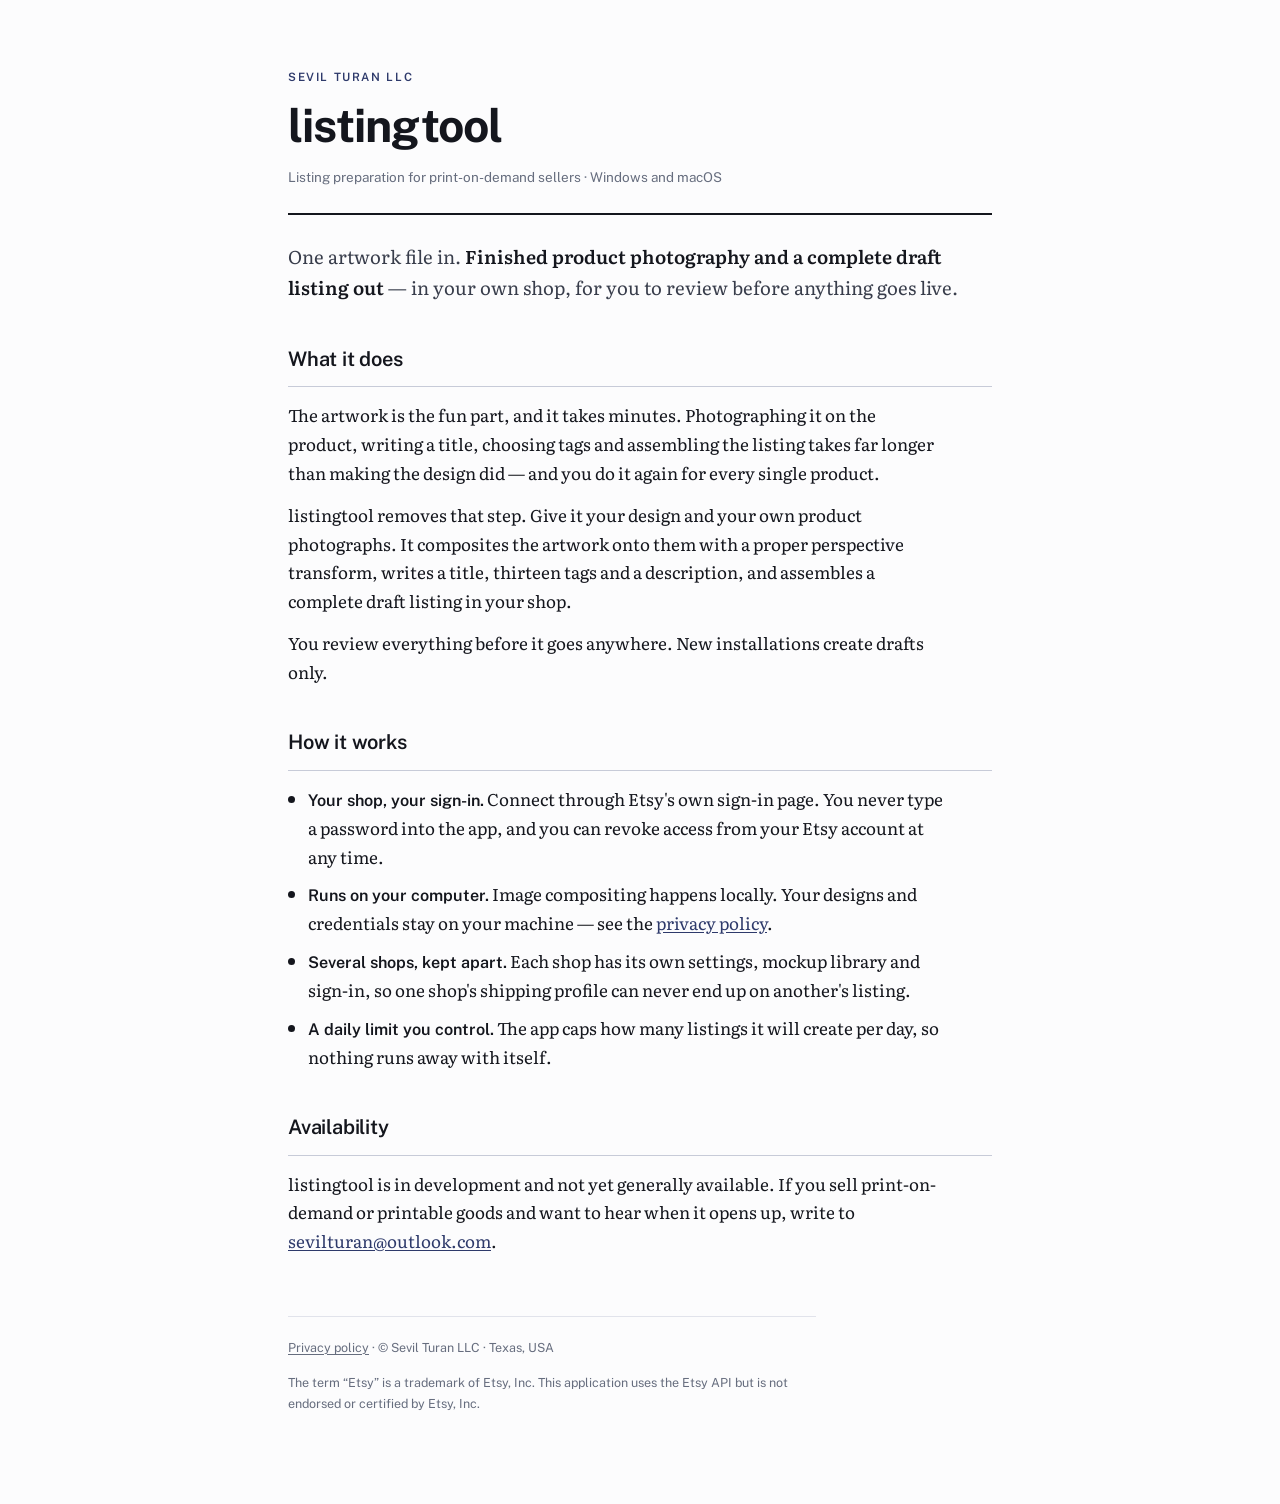
==== index.html @ d967e718 "Add listingtool site: landing page and privacy policy Static pages for GitHub Pages. The privacy pol" ====
<!DOCTYPE html>
<html lang="en">
<head>
<meta charset="utf-8">
<meta name="viewport" content="width=device-width, initial-scale=1">
<title>listingtool — listing preparation for print-on-demand sellers</title>
<meta name="description" content="A desktop app that turns one artwork file into product mockups and a complete draft listing in your own shop.">
<link rel="preconnect" href="https://fonts.googleapis.com">
<link rel="preconnect" href="https://fonts.gstatic.com" crossorigin>
<link rel="stylesheet" href="https://fonts.googleapis.com/css2?family=Literata:opsz,wght@7..72,400;7..72,600&family=Public+Sans:wght@400;500;600;700&display=swap">
<link rel="stylesheet" href="style.css">
</head>
<body>

<div class="wrap">

  <header class="mast">
    <p class="eyebrow">Sevil Turan LLC</p>
    <h1>listingtool</h1>
    <p class="dateline">Listing preparation for print-on-demand sellers · Windows and macOS</p>
    <p class="lede">One artwork file in. <strong>Finished product photography and a complete draft
      listing out</strong> — in your own shop, for you to review before anything goes live.</p>
  </header>

  <main class="plainsections">

    <section>
      <h2>What it does</h2>
      <div class="body">
        <p>The artwork is the fun part, and it takes minutes. Photographing it on the product, writing a
          title, choosing tags and assembling the listing takes far longer than making the design did —
          and you do it again for every single product.</p>
        <p>listingtool removes that step. Give it your design and your own product photographs. It
          composites the artwork onto them with a proper perspective transform, writes a title, thirteen
          tags and a description, and assembles a complete draft listing in your shop.</p>
        <p>You review everything before it goes anywhere. New installations create drafts only.</p>
      </div>
    </section>

    <section>
      <h2>How it works</h2>
      <div class="body">
        <ul class="plain">
          <li><b>Your shop, your sign-in.</b> Connect through Etsy's own sign-in page. You never type a
            password into the app, and you can revoke access from your Etsy account at any time.</li>
          <li><b>Runs on your computer.</b> Image compositing happens locally. Your designs and
            credentials stay on your machine — see the <a href="privacy.html">privacy policy</a>.</li>
          <li><b>Several shops, kept apart.</b> Each shop has its own settings, mockup library and
            sign-in, so one shop's shipping profile can never end up on another's listing.</li>
          <li><b>A daily limit you control.</b> The app caps how many listings it will create per day,
            so nothing runs away with itself.</li>
        </ul>
      </div>
    </section>

    <section>
      <h2>Availability</h2>
      <div class="body">
        <p>listingtool is in development and not yet generally available. If you sell print-on-demand or
          printable goods and want to hear when it opens up, write to
          <a href="mailto:sevilturan@outlook.com">sevilturan@outlook.com</a>.</p>
      </div>
    </section>

  </main>

  <footer>
    <p><a href="privacy.html">Privacy policy</a> · © Sevil Turan LLC · Texas, USA</p>
    <p>The term “Etsy” is a trademark of Etsy, Inc. This application uses the Etsy API but is not
      endorsed or certified by Etsy, Inc.</p>
  </footer>

</div>

</body>
</html>
---- style.css ----
/* listingtool site — shared styles for the landing page and privacy policy. */

:root {
  --ground:    #FCFCFD;
  --surface:   #FFFFFF;
  --raised:    #F2F3F7;
  --ink:       #14161D;
  --ink-soft:  #383D4B;
  --muted:     #666D7E;
  --line:      #E1E3EB;
  --line-firm: #C7CBD8;
  --accent:    #2E3A6B;
  --accent-sf: #ECEEF7;

  --measure: 66ch;
  --f-head: "Public Sans", "Segoe UI", system-ui, sans-serif;
  --f-body: "Literata", Georgia, "Times New Roman", serif;
  --f-mono: ui-monospace, "Cascadia Mono", Consolas, monospace;
}

@media (prefers-color-scheme: dark) {
  :root {
    --ground:    #0D0F14;
    --surface:   #14171E;
    --raised:    #1B1F28;
    --ink:       #E8EAF0;
    --ink-soft:  #BFC5D2;
    --muted:     #8A91A2;
    --line:      #242833;
    --line-firm: #373D4B;
    --accent:    #97A6DC;
    --accent-sf: #171B2B;
  }
}

* { box-sizing: border-box; }

body {
  margin: 0;
  background: var(--ground);
  color: var(--ink);
  font-family: var(--f-body);
  font-size: 17px;
  line-height: 1.68;
  -webkit-font-smoothing: antialiased;
}

.wrap {
  max-width: 800px;
  margin: 0 auto;
  padding: clamp(28px, 6vw, 68px) clamp(20px, 5vw, 48px) 90px;
}

a { color: var(--accent); text-underline-offset: 2px; }
a:focus-visible { outline: 2px solid var(--accent); outline-offset: 2px; border-radius: 2px; }

header.mast { margin-bottom: 40px; }

.eyebrow {
  font-family: var(--f-head);
  font-size: 11.5px;
  font-weight: 600;
  letter-spacing: 0.14em;
  text-transform: uppercase;
  color: var(--accent);
  margin: 0 0 14px;
}

h1 {
  font-family: var(--f-head);
  font-weight: 700;
  font-size: clamp(32px, 5.2vw, 46px);
  line-height: 1.06;
  letter-spacing: -0.02em;
  margin: 0 0 16px;
  text-wrap: balance;
}

.dateline {
  font-family: var(--f-head);
  font-size: 13.5px;
  color: var(--muted);
  margin: 0 0 26px;
  padding-bottom: 24px;
  border-bottom: 2px solid var(--ink);
}

.lede {
  font-size: 18.5px;
  color: var(--ink-soft);
  max-width: var(--measure);
  margin: 0;
}

.lede strong { color: var(--ink); font-weight: 600; }

main { counter-reset: sec; }

section {
  counter-increment: sec;
  display: grid;
  grid-template-columns: 40px 1fr;
  gap: 0 16px;
  margin-top: 40px;
}

section > h2 {
  grid-column: 1 / -1;
  display: grid;
  grid-template-columns: 40px 1fr;
  gap: 16px;
  align-items: baseline;
  font-family: var(--f-head);
  font-weight: 600;
  font-size: 20px;
  letter-spacing: -0.01em;
  margin: 0 0 14px;
  padding-bottom: 10px;
  border-bottom: 1px solid var(--line-firm);
  text-wrap: balance;
}

section > h2::before {
  content: counter(sec);
  font-family: var(--f-mono);
  font-size: 14px;
  font-weight: 400;
  color: var(--accent);
  text-align: right;
}

/* Unnumbered sections (landing page) opt out. */
main.plainsections { counter-reset: none; }
main.plainsections section { display: block; }
main.plainsections section > h2 { display: block; }
main.plainsections section > h2::before { content: none; }
main.plainsections .body { max-width: var(--measure); }

.body { grid-column: 2; max-width: var(--measure); }

p { margin: 0 0 14px; }
p:last-child { margin-bottom: 0; }

ul.plain { margin: 0 0 14px; padding-left: 20px; }
ul.plain li { margin-bottom: 9px; }
ul.plain li:last-child { margin-bottom: 0; }
ul.plain b { font-family: var(--f-head); font-weight: 600; font-size: 0.95em; }

code {
  font-family: var(--f-mono);
  font-size: 0.86em;
  background: var(--raised);
  padding: 1px 5px;
  border-radius: 3px;
  word-break: break-all;
}

.keypoint {
  background: var(--accent-sf);
  border-left: 3px solid var(--accent);
  padding: 15px 20px;
  border-radius: 0 3px 3px 0;
  margin: 0 0 16px;
  font-size: 16.5px;
}

.scroll { overflow-x: auto; border: 1px solid var(--line); border-radius: 3px; margin-bottom: 14px; }
table { border-collapse: collapse; width: 100%; font-size: 14.5px; font-family: var(--f-head); }
th {
  font-size: 10.5px; font-weight: 600; letter-spacing: 0.11em; text-transform: uppercase;
  color: var(--muted); text-align: left; padding: 10px 14px; background: var(--raised);
  border-bottom: 1px solid var(--line-firm); white-space: nowrap;
}
td { padding: 10px 14px; border-bottom: 1px solid var(--line); vertical-align: top; color: var(--ink-soft); background: var(--surface); }
tr:last-child td { border-bottom: 0; }
td:first-child { font-weight: 600; color: var(--ink); white-space: nowrap; }

footer {
  margin-top: 60px;
  padding-top: 20px;
  border-top: 1px solid var(--line);
  font-family: var(--f-head);
  font-size: 12.5px;
  color: var(--muted);
  max-width: var(--measure);
}

footer a { color: var(--muted); }

@media (max-width: 620px) {
  body { font-size: 16px; }
  .wrap { padding-left: 18px; padding-right: 18px; }
  section, section > h2 { grid-template-columns: 26px 1fr; gap: 0 12px; }
  section > h2 { gap: 12px; }
  .body { grid-column: 1 / -1; }
}
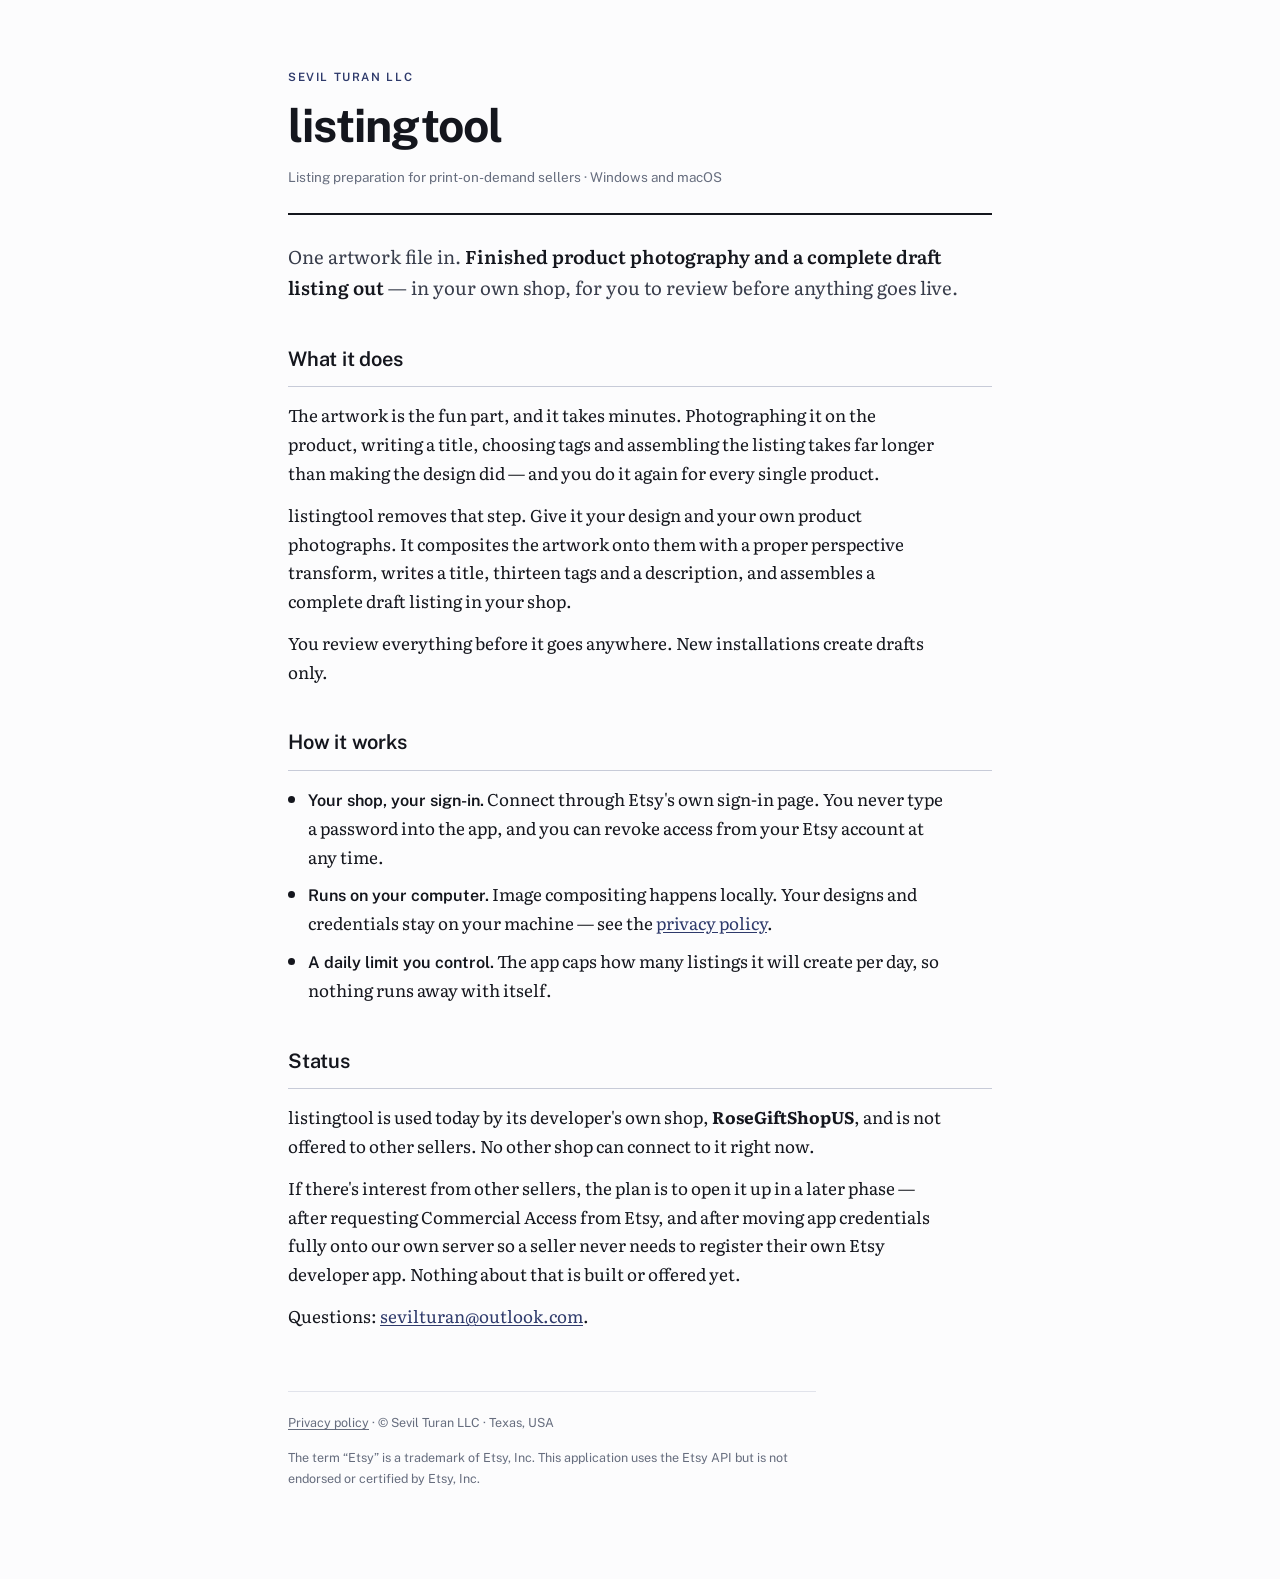
==== commit 52533bb1: "Update Status section: single-shop use, no other sellers connect yet The previous "Several shops, ke" ====
--- a/index.html
+++ b/index.html
@@ -45,8 +45,6 @@
             password into the app, and you can revoke access from your Etsy account at any time.</li>
           <li><b>Runs on your computer.</b> Image compositing happens locally. Your designs and
             credentials stay on your machine — see the <a href="privacy.html">privacy policy</a>.</li>
-          <li><b>Several shops, kept apart.</b> Each shop has its own settings, mockup library and
-            sign-in, so one shop's shipping profile can never end up on another's listing.</li>
           <li><b>A daily limit you control.</b> The app caps how many listings it will create per day,
             so nothing runs away with itself.</li>
         </ul>
@@ -54,11 +52,15 @@
     </section>
 
     <section>
-      <h2>Availability</h2>
+      <h2>Status</h2>
       <div class="body">
-        <p>listingtool is in development and not yet generally available. If you sell print-on-demand or
-          printable goods and want to hear when it opens up, write to
-          <a href="mailto:sevilturan@outlook.com">sevilturan@outlook.com</a>.</p>
+        <p>listingtool is used today by its developer's own shop, <b>RoseGiftShopUS</b>, and is not
+          offered to other sellers. No other shop can connect to it right now.</p>
+        <p>If there's interest from other sellers, the plan is to open it up in a later phase — after
+          requesting Commercial Access from Etsy, and after moving app credentials fully onto our own
+          server so a seller never needs to register their own Etsy developer app. Nothing about that is
+          built or offered yet.</p>
+        <p>Questions: <a href="mailto:sevilturan@outlook.com">sevilturan@outlook.com</a>.</p>
       </div>
     </section>
 
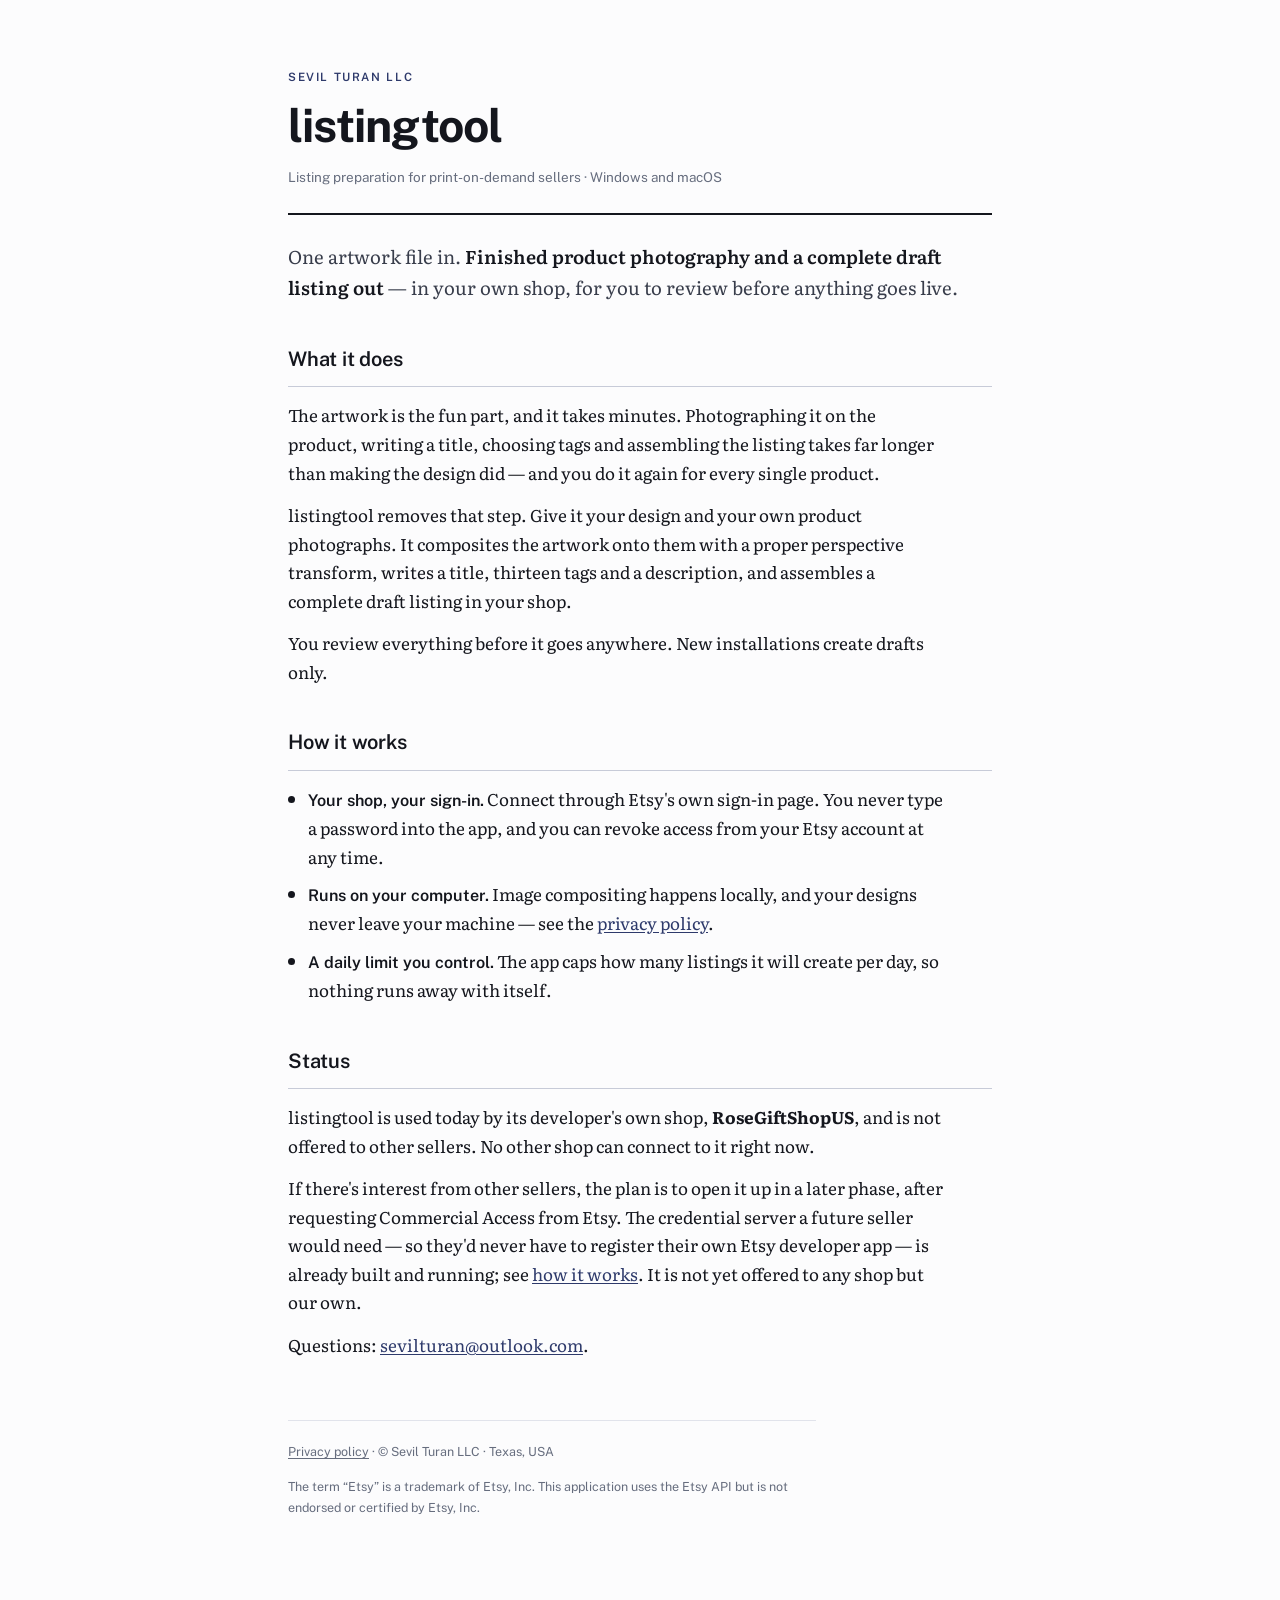
==== commit b29e73fc: "Fix privacy policy for the relay, un-stale the site status, and go live privacy.html said "we do not" ====
--- a/index.html
+++ b/index.html
@@ -43,8 +43,8 @@
         <ul class="plain">
           <li><b>Your shop, your sign-in.</b> Connect through Etsy's own sign-in page. You never type a
             password into the app, and you can revoke access from your Etsy account at any time.</li>
-          <li><b>Runs on your computer.</b> Image compositing happens locally. Your designs and
-            credentials stay on your machine — see the <a href="privacy.html">privacy policy</a>.</li>
+          <li><b>Runs on your computer.</b> Image compositing happens locally, and your designs never
+            leave your machine — see the <a href="privacy.html">privacy policy</a>.</li>
           <li><b>A daily limit you control.</b> The app caps how many listings it will create per day,
             so nothing runs away with itself.</li>
         </ul>
@@ -56,10 +56,10 @@
       <div class="body">
         <p>listingtool is used today by its developer's own shop, <b>RoseGiftShopUS</b>, and is not
           offered to other sellers. No other shop can connect to it right now.</p>
-        <p>If there's interest from other sellers, the plan is to open it up in a later phase — after
-          requesting Commercial Access from Etsy, and after moving app credentials fully onto our own
-          server so a seller never needs to register their own Etsy developer app. Nothing about that is
-          built or offered yet.</p>
+        <p>If there's interest from other sellers, the plan is to open it up in a later phase, after
+          requesting Commercial Access from Etsy. The credential server a future seller would need — so
+          they'd never have to register their own Etsy developer app — is already built and running; see
+          <a href="credentials.html">how it works</a>. It is not yet offered to any shop but our own.</p>
         <p>Questions: <a href="mailto:sevilturan@outlook.com">sevilturan@outlook.com</a>.</p>
       </div>
     </section>
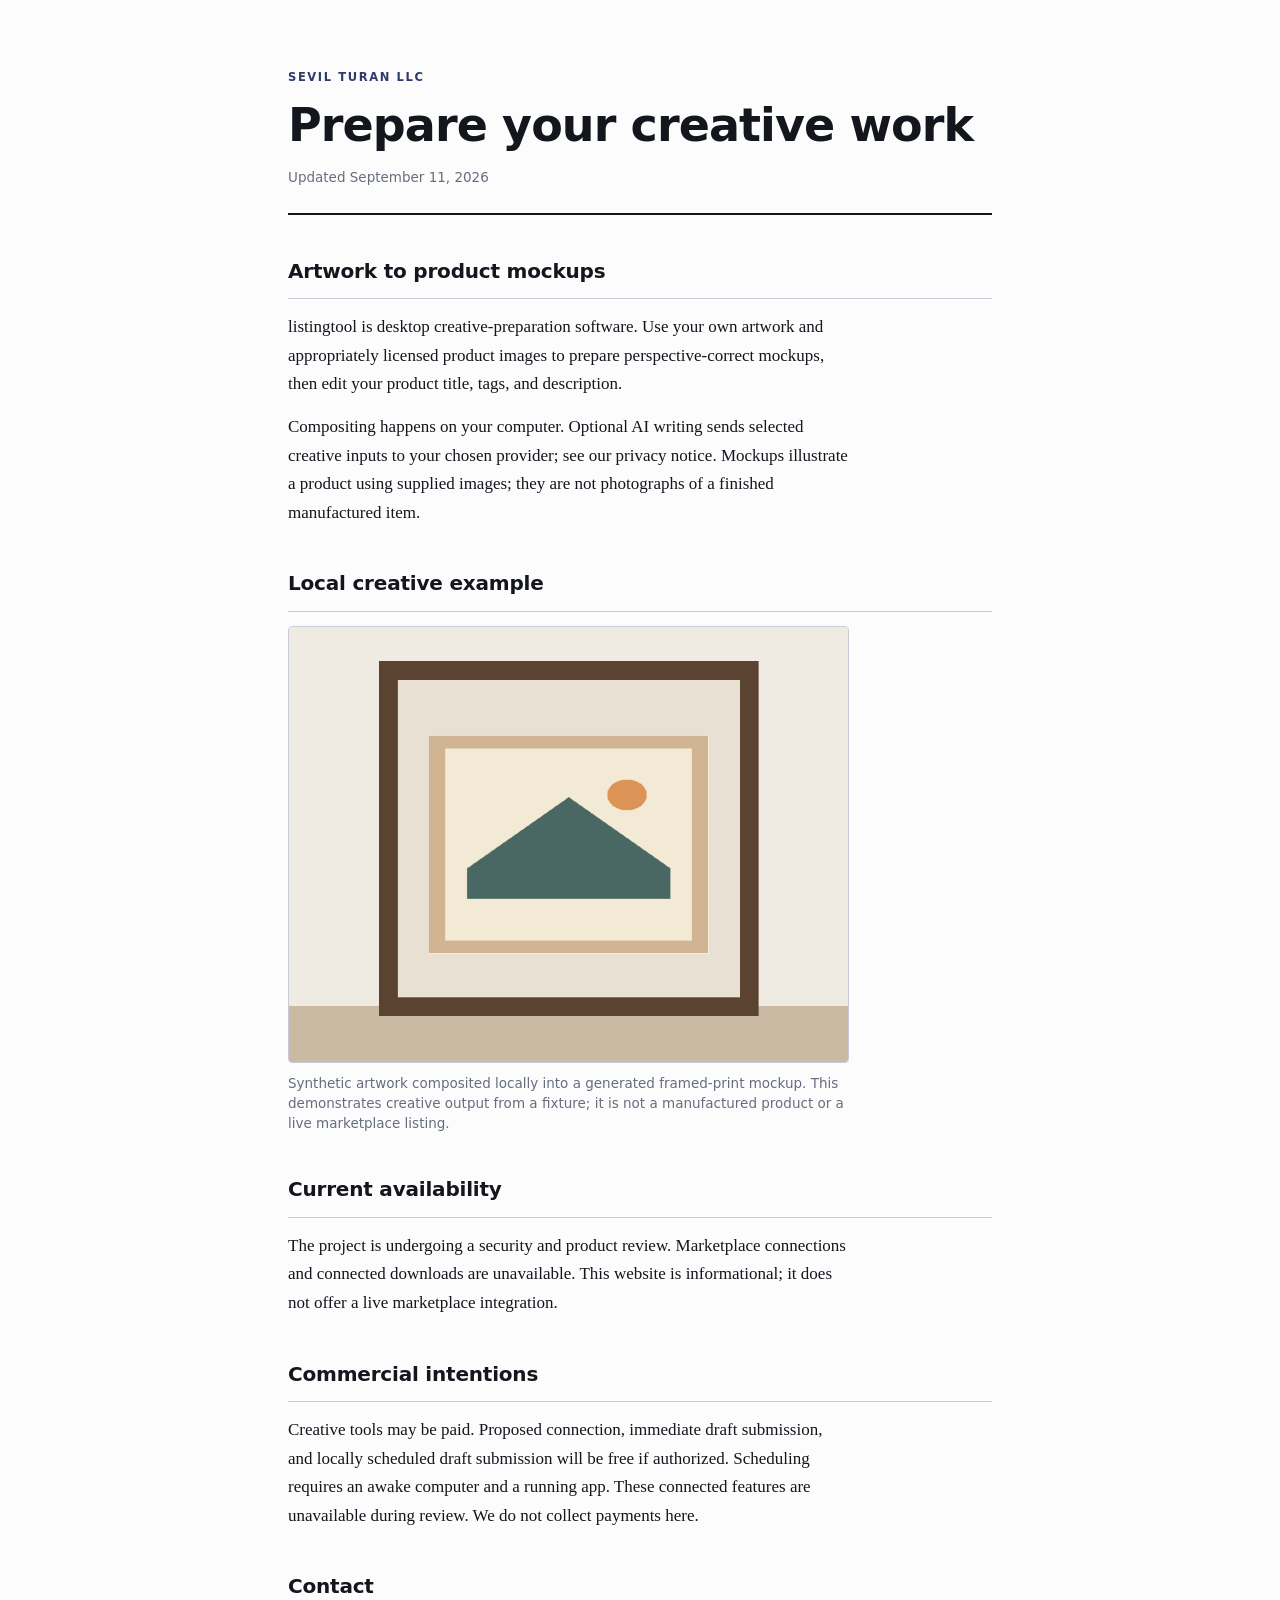
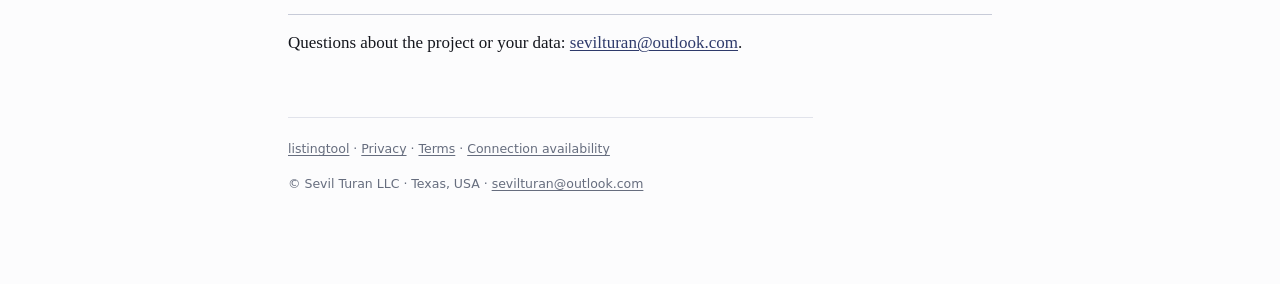
==== commit cb27cfe0: "fix: publish accurate review-state website" ====
--- a/index.html
+++ b/index.html
@@ -1,78 +1,13 @@
-<!DOCTYPE html>
-<html lang="en">
-<head>
-<meta charset="utf-8">
-<meta name="viewport" content="width=device-width, initial-scale=1">
-<title>listingtool — listing preparation for print-on-demand sellers</title>
-<meta name="description" content="A desktop app that turns one artwork file into product mockups and a complete draft listing in your own shop.">
-<link rel="preconnect" href="https://fonts.googleapis.com">
-<link rel="preconnect" href="https://fonts.gstatic.com" crossorigin>
-<link rel="stylesheet" href="https://fonts.googleapis.com/css2?family=Literata:opsz,wght@7..72,400;7..72,600&family=Public+Sans:wght@400;500;600;700&display=swap">
-<link rel="stylesheet" href="style.css">
-</head>
-<body>
-
-<div class="wrap">
-
-  <header class="mast">
-    <p class="eyebrow">Sevil Turan LLC</p>
-    <h1>listingtool</h1>
-    <p class="dateline">Listing preparation for print-on-demand sellers · Windows and macOS</p>
-    <p class="lede">One artwork file in. <strong>Finished product photography and a complete draft
-      listing out</strong> — in your own shop, for you to review before anything goes live.</p>
-  </header>
-
-  <main class="plainsections">
-
-    <section>
-      <h2>What it does</h2>
-      <div class="body">
-        <p>The artwork is the fun part, and it takes minutes. Photographing it on the product, writing a
-          title, choosing tags and assembling the listing takes far longer than making the design did —
-          and you do it again for every single product.</p>
-        <p>listingtool removes that step. Give it your design and your own product photographs. It
-          composites the artwork onto them with a proper perspective transform, writes a title, thirteen
-          tags and a description, and assembles a complete draft listing in your shop.</p>
-        <p>You review everything before it goes anywhere. New installations create drafts only.</p>
-      </div>
-    </section>
-
-    <section>
-      <h2>How it works</h2>
-      <div class="body">
-        <ul class="plain">
-          <li><b>Your shop, your sign-in.</b> Connect through Etsy's own sign-in page. You never type a
-            password into the app, and you can revoke access from your Etsy account at any time.</li>
-          <li><b>Runs on your computer.</b> Image compositing happens locally, and your designs never
-            leave your machine — see the <a href="privacy.html">privacy policy</a>.</li>
-          <li><b>A daily limit you control.</b> The app caps how many listings it will create per day,
-            so nothing runs away with itself.</li>
-        </ul>
-      </div>
-    </section>
-
-    <section>
-      <h2>Status</h2>
-      <div class="body">
-        <p>listingtool is used today by its developer's own shop, <b>RoseGiftShopUS</b>, and is not
-          offered to other sellers. No other shop can connect to it right now.</p>
-        <p>If there's interest from other sellers, the plan is to open it up in a later phase, after
-          requesting Commercial Access from Etsy. The credential server a future seller would need — so
-          they'd never have to register their own Etsy developer app — is already built and running; see
-          <a href="credentials.html">how it works</a>. It is not yet offered to any shop but our own.</p>
-        <p>Questions: <a href="mailto:sevilturan@outlook.com">sevilturan@outlook.com</a>.</p>
-      </div>
-    </section>
-
-  </main>
-
-  <footer>
-    <p><a href="privacy.html">Privacy policy</a> · © Sevil Turan LLC · Texas, USA</p>
-    <p>The term “Etsy” is a trademark of Etsy, Inc. This application uses the Etsy API but is not
-      endorsed or certified by Etsy, Inc.</p>
-  </footer>
-
-</div>
-
-</body>
-</html>
+<!doctype html>
+<html lang="en"><head><meta charset="utf-8"><meta name="viewport" content="width=device-width,initial-scale=1">
+<title>Prepare your creative work · listingtool</title><meta name="description" content="Independent creative preparation software from Sevil Turan LLC.">
+<link rel="stylesheet" href="style.css"></head><body><div class="wrap">
+<header class="mast"><p class="eyebrow">Sevil Turan LLC</p><h1>Prepare your creative work</h1><p class="dateline">Updated September 11, 2026</p></header>
+<main class="plainsections"><section><h2>Artwork to product mockups</h2><div class="body"><p>listingtool is desktop creative-preparation software. Use your own artwork and appropriately licensed product images to prepare perspective-correct mockups, then edit your product title, tags, and description.</p><p>Compositing happens on your computer. Optional AI writing sends selected creative inputs to your chosen provider; see our privacy notice. Mockups illustrate a product using supplied images; they are not photographs of a finished manufactured item.</p></div></section>
+<section><h2>Local creative example</h2><div class="body"><figure class="creative-example"><img src="assets/synthetic-local-mockup.png" width="900" height="700" alt="Synthetic geometric mountain artwork composited into a framed-print mockup by listingtool"><figcaption>Synthetic artwork composited locally into a generated framed-print mockup. This demonstrates creative output from a fixture; it is not a manufactured product or a live marketplace listing.</figcaption></figure></div></section>
+<section><h2>Current availability</h2><div class="body"><p>The project is undergoing a security and product review. Marketplace connections and connected downloads are unavailable. This website is informational; it does not offer a live marketplace integration.</p></div></section>
+<section><h2>Commercial intentions</h2><div class="body"><p>Creative tools may be paid. Proposed connection, immediate draft submission, and locally scheduled draft submission will be free if authorized. Scheduling requires an awake computer and a running app. These connected features are unavailable during review. We do not collect payments here.</p></div></section>
+<section><h2>Contact</h2><div class="body"><p>Questions about the project or your data: <a href="mailto:sevilturan@outlook.com">sevilturan@outlook.com</a>.</p></div></section>
+</main>
+<footer><p><a href="index.html">listingtool</a> · <a href="privacy.html">Privacy</a> · <a href="terms.html">Terms</a> · <a href="credentials.html">Connection availability</a></p><p>© Sevil Turan LLC · Texas, USA · <a href="mailto:sevilturan@outlook.com">sevilturan@outlook.com</a></p></footer>
+</div></body></html>
--- a/style.css
+++ b/style.css
@@ -141,6 +141,23 @@
 p { margin: 0 0 14px; }
 p:last-child { margin-bottom: 0; }
 
+.creative-example { margin: 0; }
+.creative-example img {
+  display: block;
+  width: 100%;
+  height: auto;
+  border: 1px solid var(--line-firm);
+  border-radius: 4px;
+  background: var(--raised);
+}
+.creative-example figcaption {
+  margin-top: 10px;
+  color: var(--muted);
+  font-family: var(--f-head);
+  font-size: 13.5px;
+  line-height: 1.5;
+}
+
 ul.plain { margin: 0 0 14px; padding-left: 20px; }
 ul.plain li { margin-bottom: 9px; }
 ul.plain li:last-child { margin-bottom: 0; }
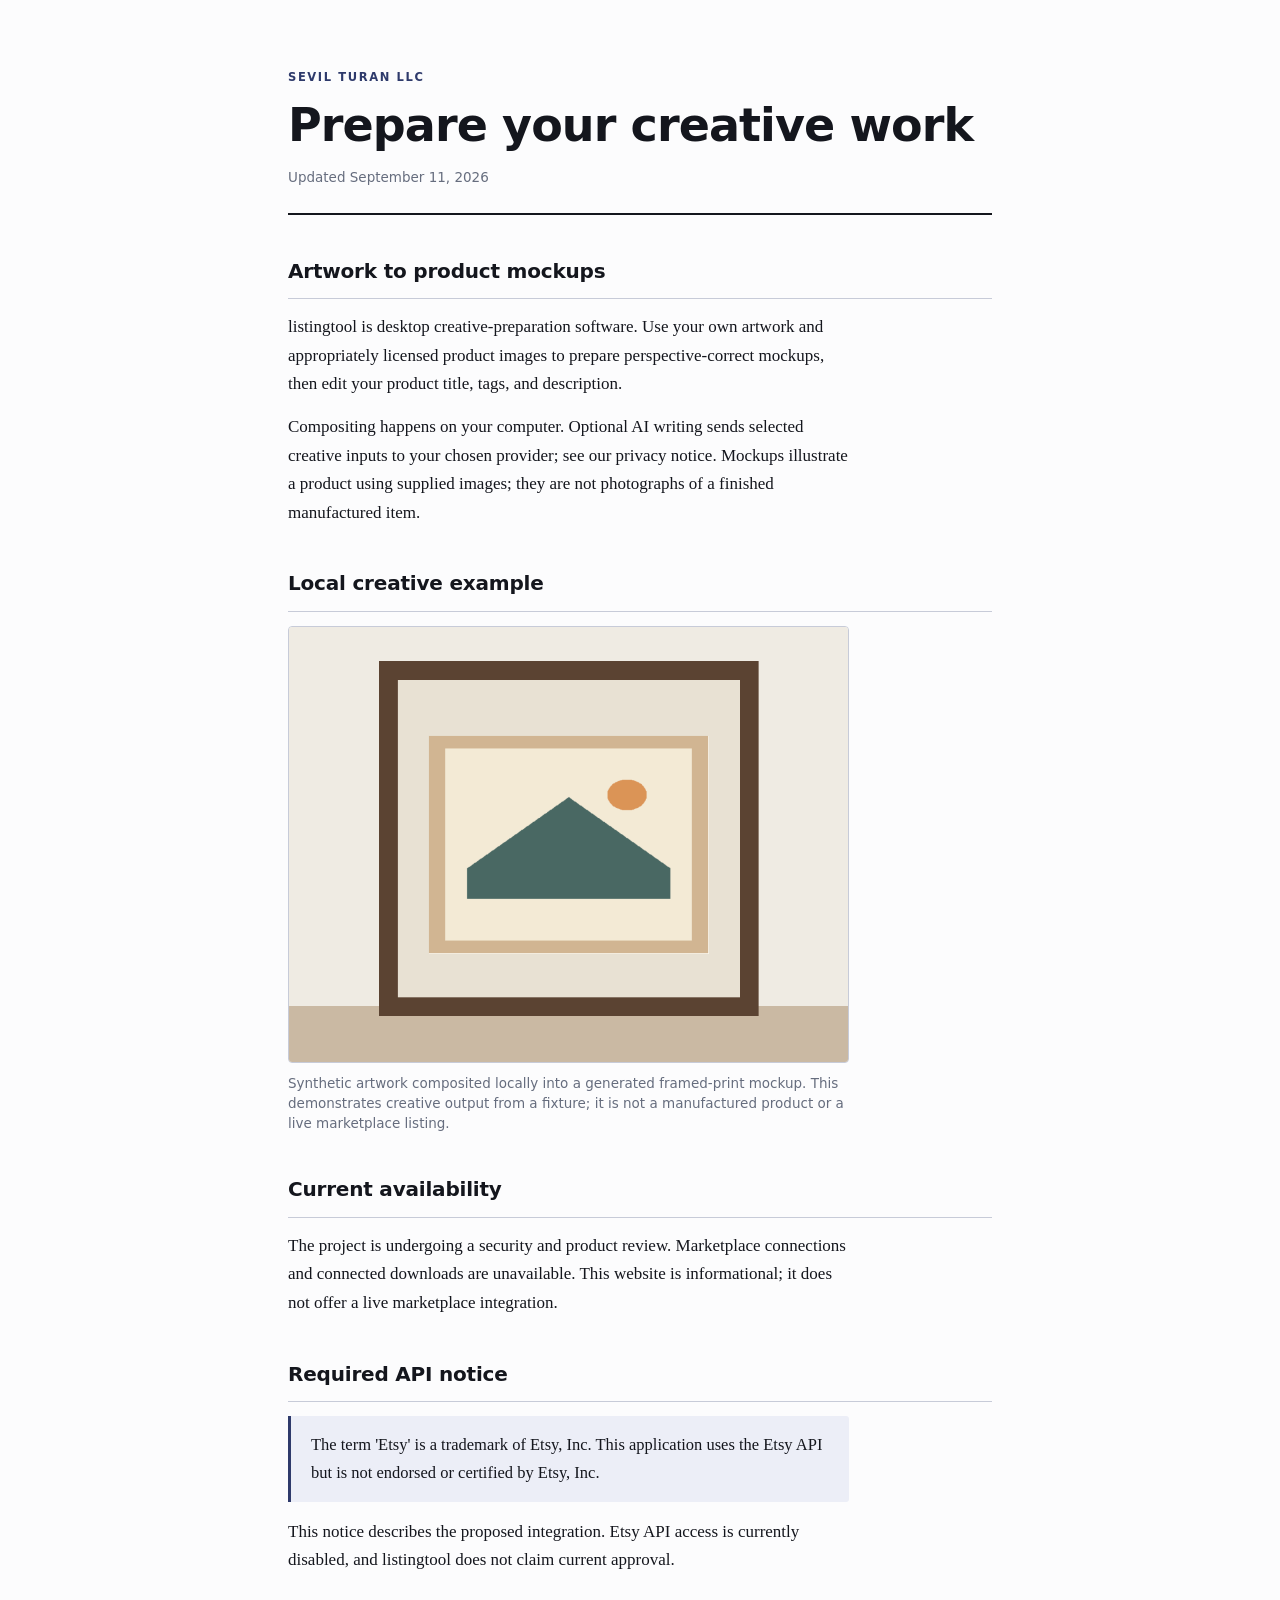
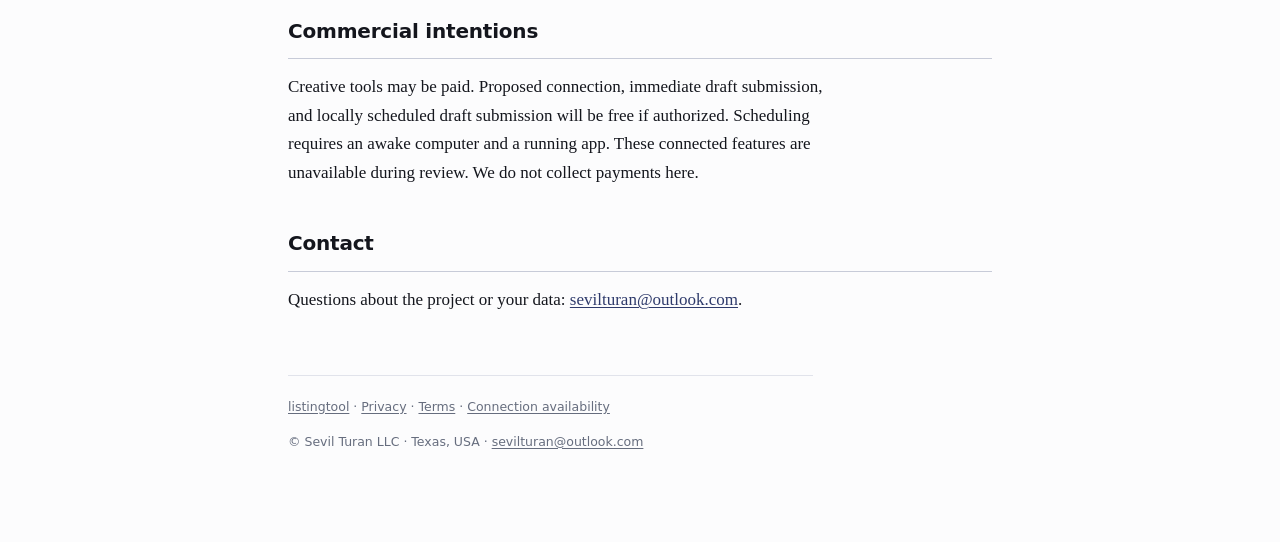
==== commit e8761c05: "docs: add required API trademark notice" ====
--- a/index.html
+++ b/index.html
@@ -6,6 +6,7 @@
 <main class="plainsections"><section><h2>Artwork to product mockups</h2><div class="body"><p>listingtool is desktop creative-preparation software. Use your own artwork and appropriately licensed product images to prepare perspective-correct mockups, then edit your product title, tags, and description.</p><p>Compositing happens on your computer. Optional AI writing sends selected creative inputs to your chosen provider; see our privacy notice. Mockups illustrate a product using supplied images; they are not photographs of a finished manufactured item.</p></div></section>
 <section><h2>Local creative example</h2><div class="body"><figure class="creative-example"><img src="assets/synthetic-local-mockup.png" width="900" height="700" alt="Synthetic geometric mountain artwork composited into a framed-print mockup by listingtool"><figcaption>Synthetic artwork composited locally into a generated framed-print mockup. This demonstrates creative output from a fixture; it is not a manufactured product or a live marketplace listing.</figcaption></figure></div></section>
 <section><h2>Current availability</h2><div class="body"><p>The project is undergoing a security and product review. Marketplace connections and connected downloads are unavailable. This website is informational; it does not offer a live marketplace integration.</p></div></section>
+<section><h2>Required API notice</h2><div class="body"><p class="keypoint">The term 'Etsy' is a trademark of Etsy, Inc. This application uses the Etsy API but is not endorsed or certified by Etsy, Inc.</p><p>This notice describes the proposed integration. Etsy API access is currently disabled, and listingtool does not claim current approval.</p></div></section>
 <section><h2>Commercial intentions</h2><div class="body"><p>Creative tools may be paid. Proposed connection, immediate draft submission, and locally scheduled draft submission will be free if authorized. Scheduling requires an awake computer and a running app. These connected features are unavailable during review. We do not collect payments here.</p></div></section>
 <section><h2>Contact</h2><div class="body"><p>Questions about the project or your data: <a href="mailto:sevilturan@outlook.com">sevilturan@outlook.com</a>.</p></div></section>
 </main>
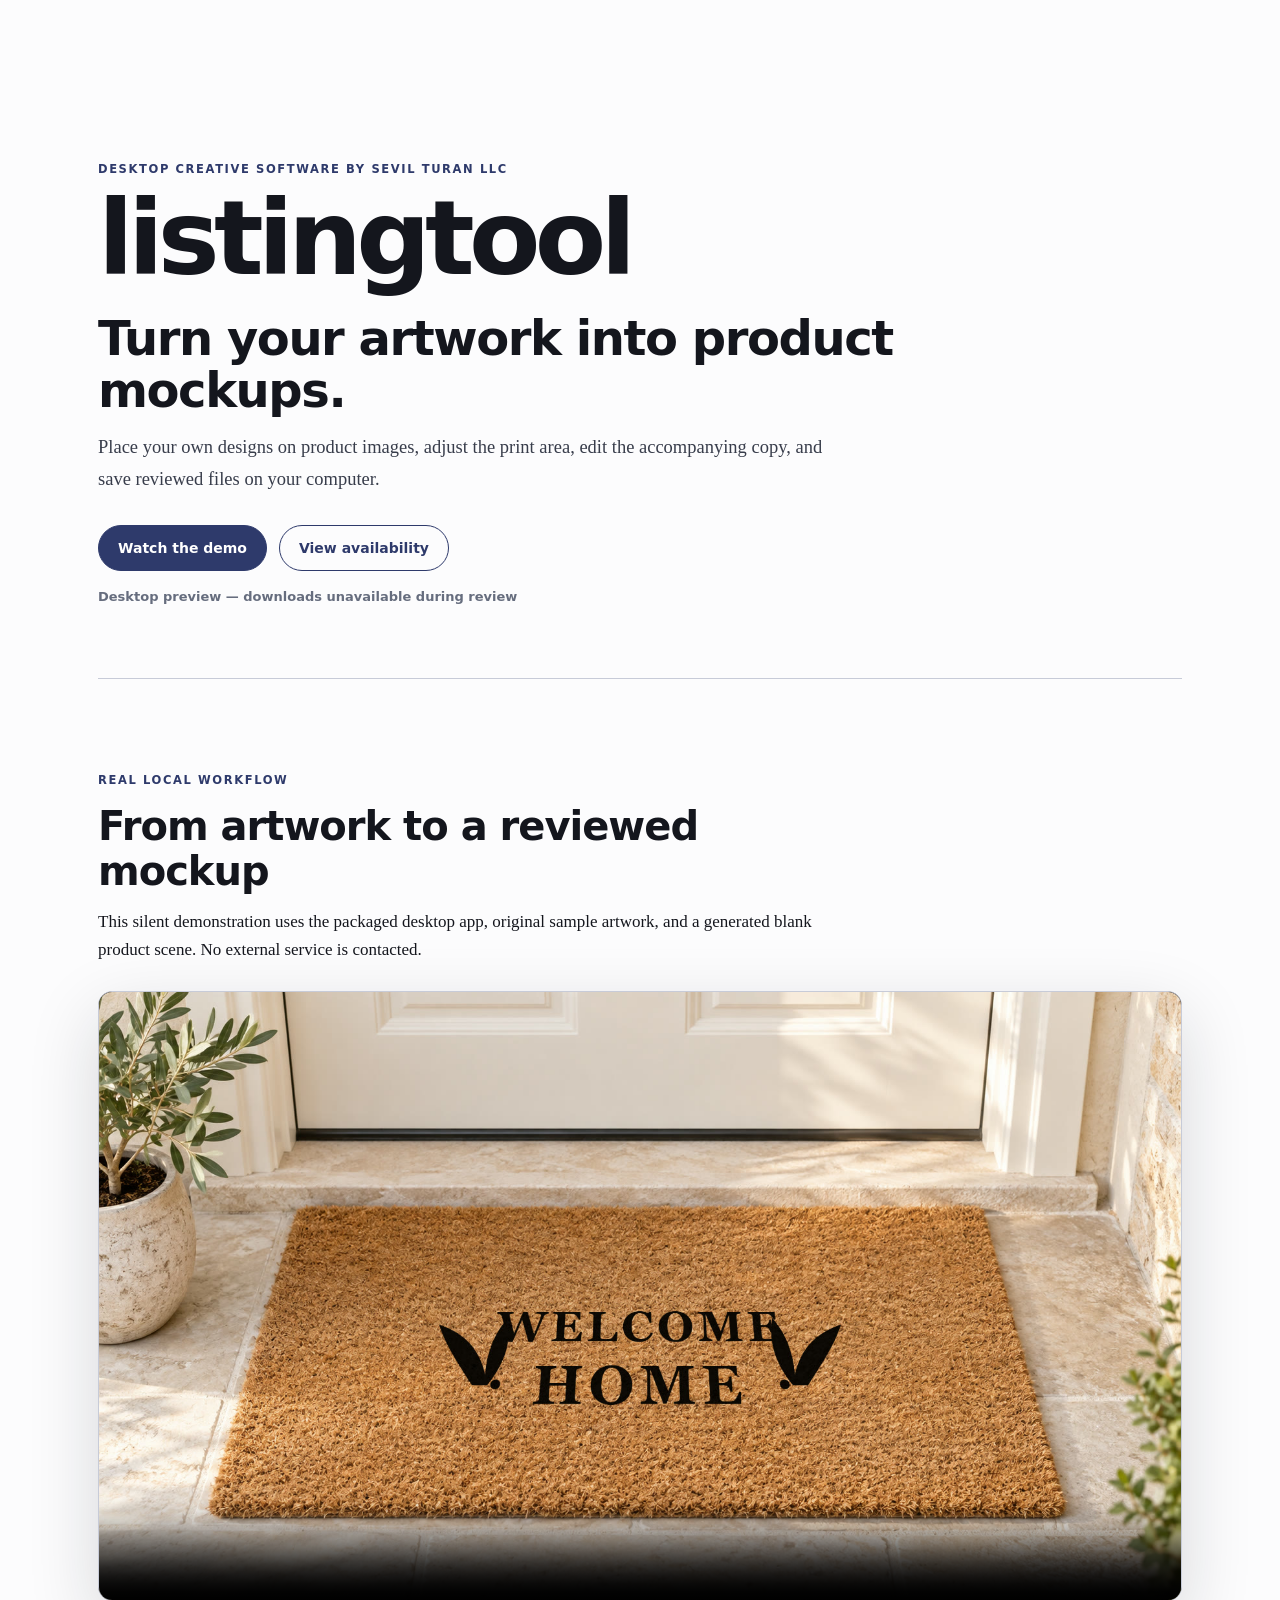
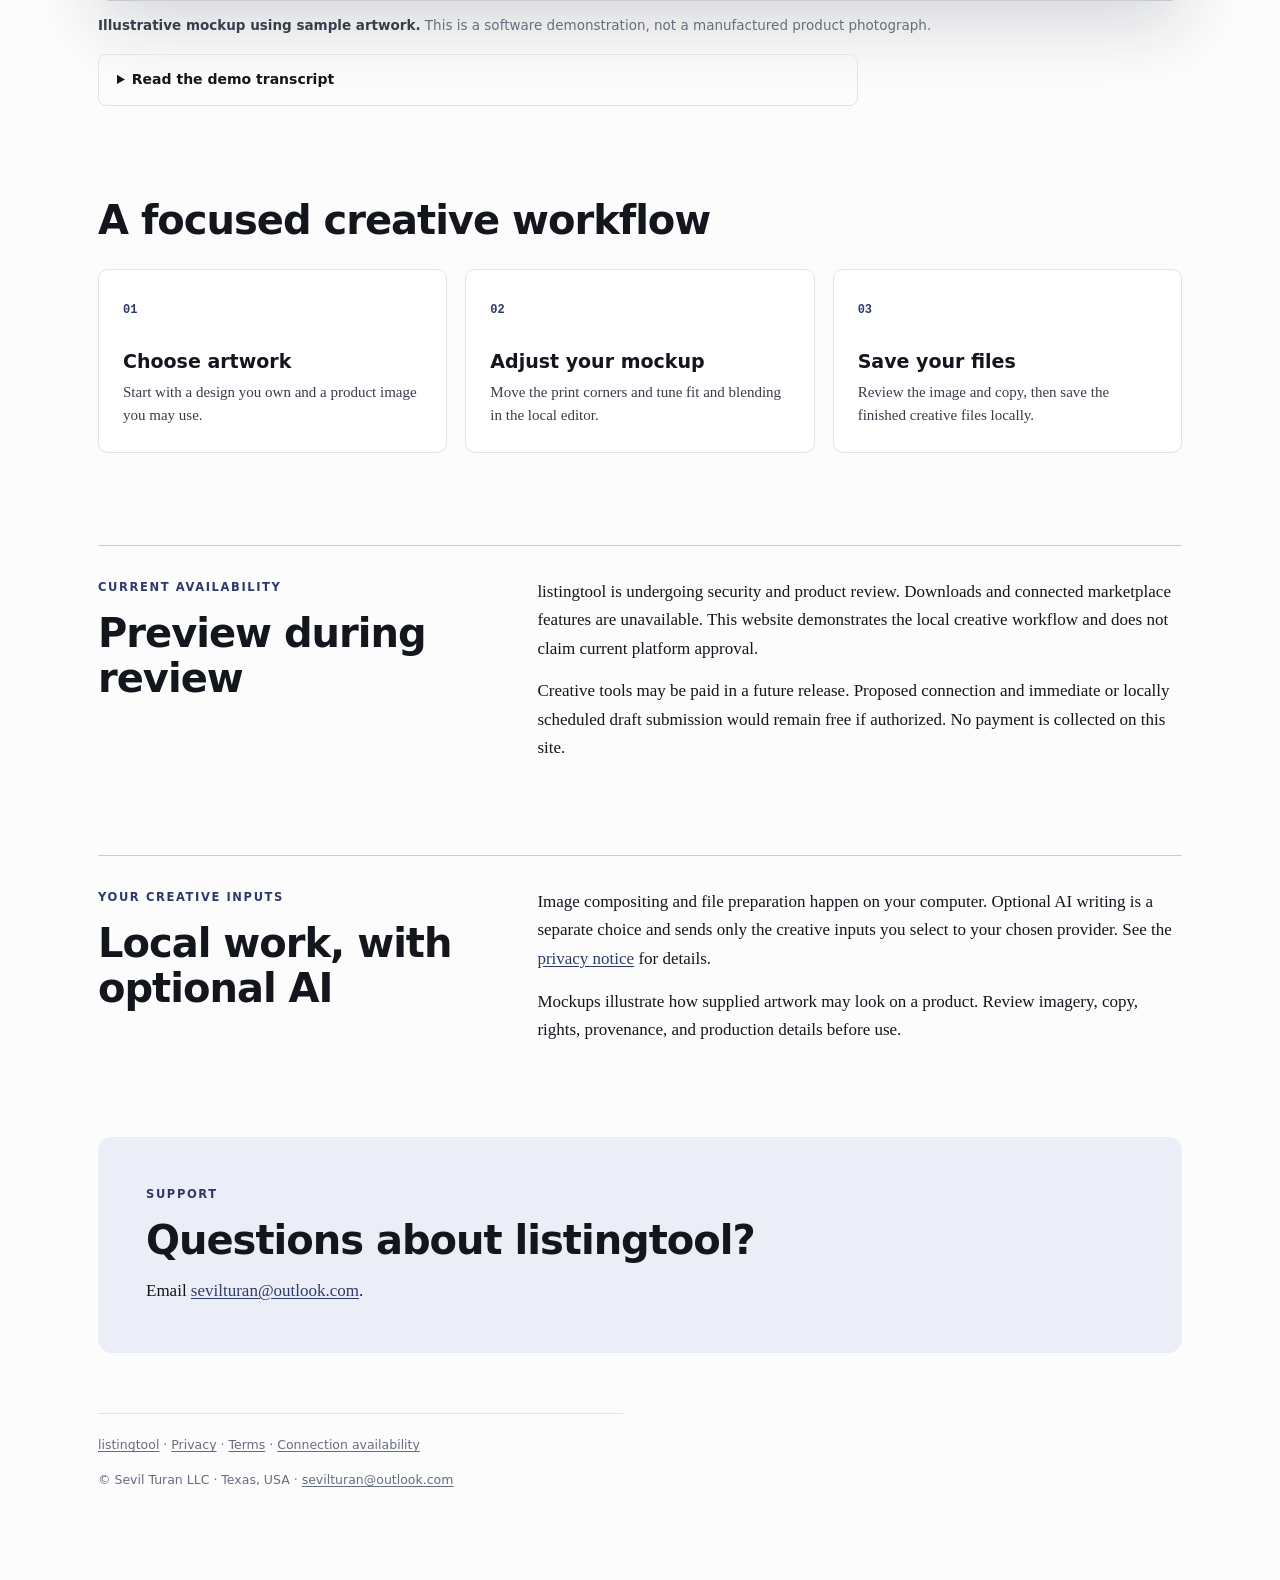
==== commit 802db39d: "feat: show real creative workflow on homepage" ====
--- a/index.html
+++ b/index.html
@@ -1,14 +1,97 @@
 <!doctype html>
-<html lang="en"><head><meta charset="utf-8"><meta name="viewport" content="width=device-width,initial-scale=1">
-<title>Prepare your creative work · listingtool</title><meta name="description" content="Independent creative preparation software from Sevil Turan LLC.">
-<link rel="stylesheet" href="style.css"></head><body><div class="wrap">
-<header class="mast"><p class="eyebrow">Sevil Turan LLC</p><h1>Prepare your creative work</h1><p class="dateline">Updated September 11, 2026</p></header>
-<main class="plainsections"><section><h2>Artwork to product mockups</h2><div class="body"><p>listingtool is desktop creative-preparation software. Use your own artwork and appropriately licensed product images to prepare perspective-correct mockups, then edit your product title, tags, and description.</p><p>Compositing happens on your computer. Optional AI writing sends selected creative inputs to your chosen provider; see our privacy notice. Mockups illustrate a product using supplied images; they are not photographs of a finished manufactured item.</p></div></section>
-<section><h2>Local creative example</h2><div class="body"><figure class="creative-example"><img src="assets/synthetic-local-mockup.png" width="900" height="700" alt="Synthetic geometric mountain artwork composited into a framed-print mockup by listingtool"><figcaption>Synthetic artwork composited locally into a generated framed-print mockup. This demonstrates creative output from a fixture; it is not a manufactured product or a live marketplace listing.</figcaption></figure></div></section>
-<section><h2>Current availability</h2><div class="body"><p>The project is undergoing a security and product review. Marketplace connections and connected downloads are unavailable. This website is informational; it does not offer a live marketplace integration.</p></div></section>
-<section><h2>Required API notice</h2><div class="body"><p class="keypoint">The term 'Etsy' is a trademark of Etsy, Inc. This application uses the Etsy API but is not endorsed or certified by Etsy, Inc.</p><p>This notice describes the proposed integration. Etsy API access is currently disabled, and listingtool does not claim current approval.</p></div></section>
-<section><h2>Commercial intentions</h2><div class="body"><p>Creative tools may be paid. Proposed connection, immediate draft submission, and locally scheduled draft submission will be free if authorized. Scheduling requires an awake computer and a running app. These connected features are unavailable during review. We do not collect payments here.</p></div></section>
-<section><h2>Contact</h2><div class="body"><p>Questions about the project or your data: <a href="mailto:sevilturan@outlook.com">sevilturan@outlook.com</a>.</p></div></section>
-</main>
-<footer><p><a href="index.html">listingtool</a> · <a href="privacy.html">Privacy</a> · <a href="terms.html">Terms</a> · <a href="credentials.html">Connection availability</a></p><p>© Sevil Turan LLC · Texas, USA · <a href="mailto:sevilturan@outlook.com">sevilturan@outlook.com</a></p></footer>
-</div></body></html>
+<html lang="en">
+<head>
+  <meta charset="utf-8">
+  <meta name="viewport" content="width=device-width,initial-scale=1">
+  <title>listingtool · Turn artwork into product mockups</title>
+  <meta name="description" content="Desktop creative software for turning your artwork into editable product mockups and listing files.">
+  <link rel="stylesheet" href="style.css">
+</head>
+<body>
+<div class="wrap home-wrap">
+  <header class="product-hero">
+    <p class="eyebrow">Desktop creative software by Sevil Turan LLC</p>
+    <h1>listingtool</h1>
+    <p class="hero-line">Turn your artwork into product mockups.</p>
+    <p class="lede">Place your own designs on product images, adjust the print area, edit the accompanying copy, and save reviewed files on your computer.</p>
+    <div class="hero-actions" aria-label="Product information">
+      <a class="button primary" href="#demo">Watch the demo</a>
+      <a class="button secondary" href="#availability">View availability</a>
+    </div>
+    <p class="preview-status">Desktop preview — downloads unavailable during review</p>
+  </header>
+
+  <main class="home-main">
+    <section class="demo-section" id="demo" aria-labelledby="demo-title">
+      <div class="section-heading">
+        <p class="eyebrow">Real local workflow</p>
+        <h2 id="demo-title">From artwork to a reviewed mockup</h2>
+        <p>This silent demonstration uses the packaged desktop app, original sample artwork, and a generated blank product scene. No external service is contacted.</p>
+      </div>
+      <div class="video-shell">
+        <video controls playsinline preload="metadata" poster="assets/listingtool-demo-poster.jpg" aria-describedby="demo-caption demo-transcript">
+          <source src="assets/listingtool-demo.mp4" type="video/mp4">
+          <source src="assets/listingtool-demo.webm" type="video/webm">
+          <img src="assets/listingtool-demo-poster.jpg" width="1672" height="941" alt="Welcome Home botanical artwork composited onto a coir doormat on a neutral doorstep">
+          Your browser cannot play this video. The written transcript follows below.
+        </video>
+      </div>
+      <p class="media-caption" id="demo-caption"><strong>Illustrative mockup using sample artwork.</strong> This is a software demonstration, not a manufactured product photograph.</p>
+      <details class="transcript" id="demo-transcript">
+        <summary>Read the demo transcript</summary>
+        <ol>
+          <li>Choose original “Welcome Home” botanical artwork.</li>
+          <li>Create a local doormat mockup.</li>
+          <li>Adjust the printable area with the corner editor.</li>
+          <li>Review and edit the product title, tags, and description.</li>
+          <li>Save the reviewed files locally.</li>
+          <li>Hold on the final illustrative mockup.</li>
+        </ol>
+      </details>
+    </section>
+
+    <section class="steps" aria-labelledby="steps-title">
+      <div class="section-heading"><h2 id="steps-title">A focused creative workflow</h2></div>
+      <div class="step-grid">
+        <article><span>01</span><h3>Choose artwork</h3><p>Start with a design you own and a product image you may use.</p></article>
+        <article><span>02</span><h3>Adjust your mockup</h3><p>Move the print corners and tune fit and blending in the local editor.</p></article>
+        <article><span>03</span><h3>Save your files</h3><p>Review the image and copy, then save the finished creative files locally.</p></article>
+      </div>
+    </section>
+
+    <section class="info-grid" id="availability" aria-labelledby="availability-title">
+      <div>
+        <p class="eyebrow">Current availability</p>
+        <h2 id="availability-title">Preview during review</h2>
+      </div>
+      <div>
+        <p>listingtool is undergoing security and product review. Downloads and connected marketplace features are unavailable. This website demonstrates the local creative workflow and does not claim current platform approval.</p>
+        <p>Creative tools may be paid in a future release. Proposed connection and immediate or locally scheduled draft submission would remain free if authorized. No payment is collected on this site.</p>
+      </div>
+    </section>
+
+    <section class="info-grid" aria-labelledby="processing-title">
+      <div>
+        <p class="eyebrow">Your creative inputs</p>
+        <h2 id="processing-title">Local work, with optional AI</h2>
+      </div>
+      <div>
+        <p>Image compositing and file preparation happen on your computer. Optional AI writing is a separate choice and sends only the creative inputs you select to your chosen provider. See the <a href="privacy.html">privacy notice</a> for details.</p>
+        <p>Mockups illustrate how supplied artwork may look on a product. Review imagery, copy, rights, provenance, and production details before use.</p>
+      </div>
+    </section>
+
+    <section class="contact-card" aria-labelledby="contact-title">
+      <p class="eyebrow">Support</p>
+      <h2 id="contact-title">Questions about listingtool?</h2>
+      <p>Email <a href="mailto:sevilturan@outlook.com">sevilturan@outlook.com</a>.</p>
+    </section>
+  </main>
+
+  <footer>
+    <p><a href="index.html">listingtool</a> · <a href="privacy.html">Privacy</a> · <a href="terms.html">Terms</a> · <a href="credentials.html">Connection availability</a></p>
+    <p>© Sevil Turan LLC · Texas, USA · <a href="mailto:sevilturan@outlook.com">sevilturan@outlook.com</a></p>
+  </footer>
+</div>
+</body>
+</html>
--- a/style.css
+++ b/style.css
@@ -51,6 +51,87 @@
   padding: clamp(28px, 6vw, 68px) clamp(20px, 5vw, 48px) 90px;
 }
 
+.home-wrap { max-width: 1180px; }
+
+.product-hero {
+  padding: clamp(44px, 8vw, 92px) 0 clamp(38px, 6vw, 72px);
+  border-bottom: 1px solid var(--line-firm);
+}
+
+.product-hero h1 {
+  font-size: clamp(48px, 9vw, 104px);
+  line-height: .88;
+  letter-spacing: -.055em;
+  margin-bottom: 28px;
+}
+
+.hero-line {
+  max-width: 820px;
+  margin: 0 0 16px;
+  font-family: var(--f-head);
+  font-size: clamp(27px, 4vw, 48px);
+  font-weight: 650;
+  line-height: 1.08;
+  letter-spacing: -.03em;
+}
+
+.product-hero .lede { max-width: 730px; }
+
+.hero-actions { display: flex; flex-wrap: wrap; gap: 12px; margin-top: 30px; }
+.button {
+  display: inline-flex;
+  align-items: center;
+  justify-content: center;
+  min-height: 46px;
+  padding: 10px 19px;
+  border: 1px solid var(--accent);
+  border-radius: 999px;
+  font: 650 14px/1 var(--f-head);
+  text-decoration: none;
+}
+.button.primary { color: var(--surface); background: var(--accent); }
+.button.secondary { color: var(--accent); background: transparent; }
+.button:hover { transform: translateY(-1px); }
+.preview-status { margin-top: 17px; color: var(--muted); font: 600 13px/1.4 var(--f-head); }
+
+.home-main > section { margin-top: clamp(52px, 8vw, 92px); }
+.section-heading { max-width: 760px; margin-bottom: 26px; }
+.section-heading h2,
+.info-grid h2,
+.contact-card h2 {
+  margin: 0 0 14px;
+  font-family: var(--f-head);
+  font-size: clamp(25px, 4vw, 40px);
+  line-height: 1.12;
+  letter-spacing: -.025em;
+}
+
+.video-shell {
+  overflow: hidden;
+  border: 1px solid var(--line-firm);
+  border-radius: 14px;
+  background: #090a0d;
+  box-shadow: 0 24px 70px rgba(20, 22, 29, .16);
+}
+.video-shell video { display: block; width: 100%; height: auto; aspect-ratio: 16 / 9; background: #090a0d; }
+.media-caption { margin-top: 14px; color: var(--muted); font: 13.5px/1.55 var(--f-head); }
+.media-caption strong { color: var(--ink-soft); }
+.transcript { max-width: 760px; margin-top: 18px; padding: 15px 18px; border: 1px solid var(--line); border-radius: 8px; }
+.transcript summary { cursor: pointer; font: 650 14px/1.4 var(--f-head); }
+.transcript ol { margin: 14px 0 0; padding-left: 24px; }
+.transcript li { margin: 7px 0; }
+
+.step-grid { display: grid; grid-template-columns: repeat(3, 1fr); gap: 18px; }
+.step-grid article { padding: 24px; border: 1px solid var(--line); border-radius: 10px; background: var(--surface); }
+.step-grid span { color: var(--accent); font: 600 12px/1 var(--f-mono); }
+.step-grid h3 { margin: 28px 0 8px; font: 650 19px/1.2 var(--f-head); }
+.step-grid p { color: var(--ink-soft); font-size: 15px; line-height: 1.55; }
+
+.info-grid { display: grid; grid-template-columns: minmax(220px, .72fr) minmax(0, 1.28fr); gap: clamp(28px, 6vw, 78px); padding-top: 32px; border-top: 1px solid var(--line-firm); }
+.info-grid > div:last-child { max-width: 650px; }
+.contact-card { padding: clamp(28px, 5vw, 48px); border-radius: 14px; background: var(--accent-sf); }
+.contact-card h2 { max-width: 650px; }
+
 a { color: var(--accent); text-underline-offset: 2px; }
 a:focus-visible { outline: 2px solid var(--accent); outline-offset: 2px; border-radius: 2px; }
 
@@ -204,10 +285,27 @@
 
 footer a { color: var(--muted); }
 
+/* Homepage sections use the product layout rather than the numbered policy layout. */
+.home-main { counter-reset: none; }
+.home-main > section { display: block; }
+.home-main > section.info-grid { display: grid; }
+.home-main > section > h2 { display: block; border: 0; padding: 0; }
+.home-main > section > h2::before { content: none; }
+
 @media (max-width: 620px) {
   body { font-size: 16px; }
   .wrap { padding-left: 18px; padding-right: 18px; }
   section, section > h2 { grid-template-columns: 26px 1fr; gap: 0 12px; }
   section > h2 { gap: 12px; }
   .body { grid-column: 1 / -1; }
-}
+  .product-hero { padding-top: 36px; }
+  .step-grid, .info-grid { grid-template-columns: 1fr; }
+  .step-grid { gap: 12px; }
+  .step-grid h3 { margin-top: 18px; }
+  .button { width: 100%; }
+}
+
+@media (prefers-reduced-motion: reduce) {
+  *, *::before, *::after { scroll-behavior: auto !important; transition: none !important; animation: none !important; }
+  .button:hover { transform: none; }
+}
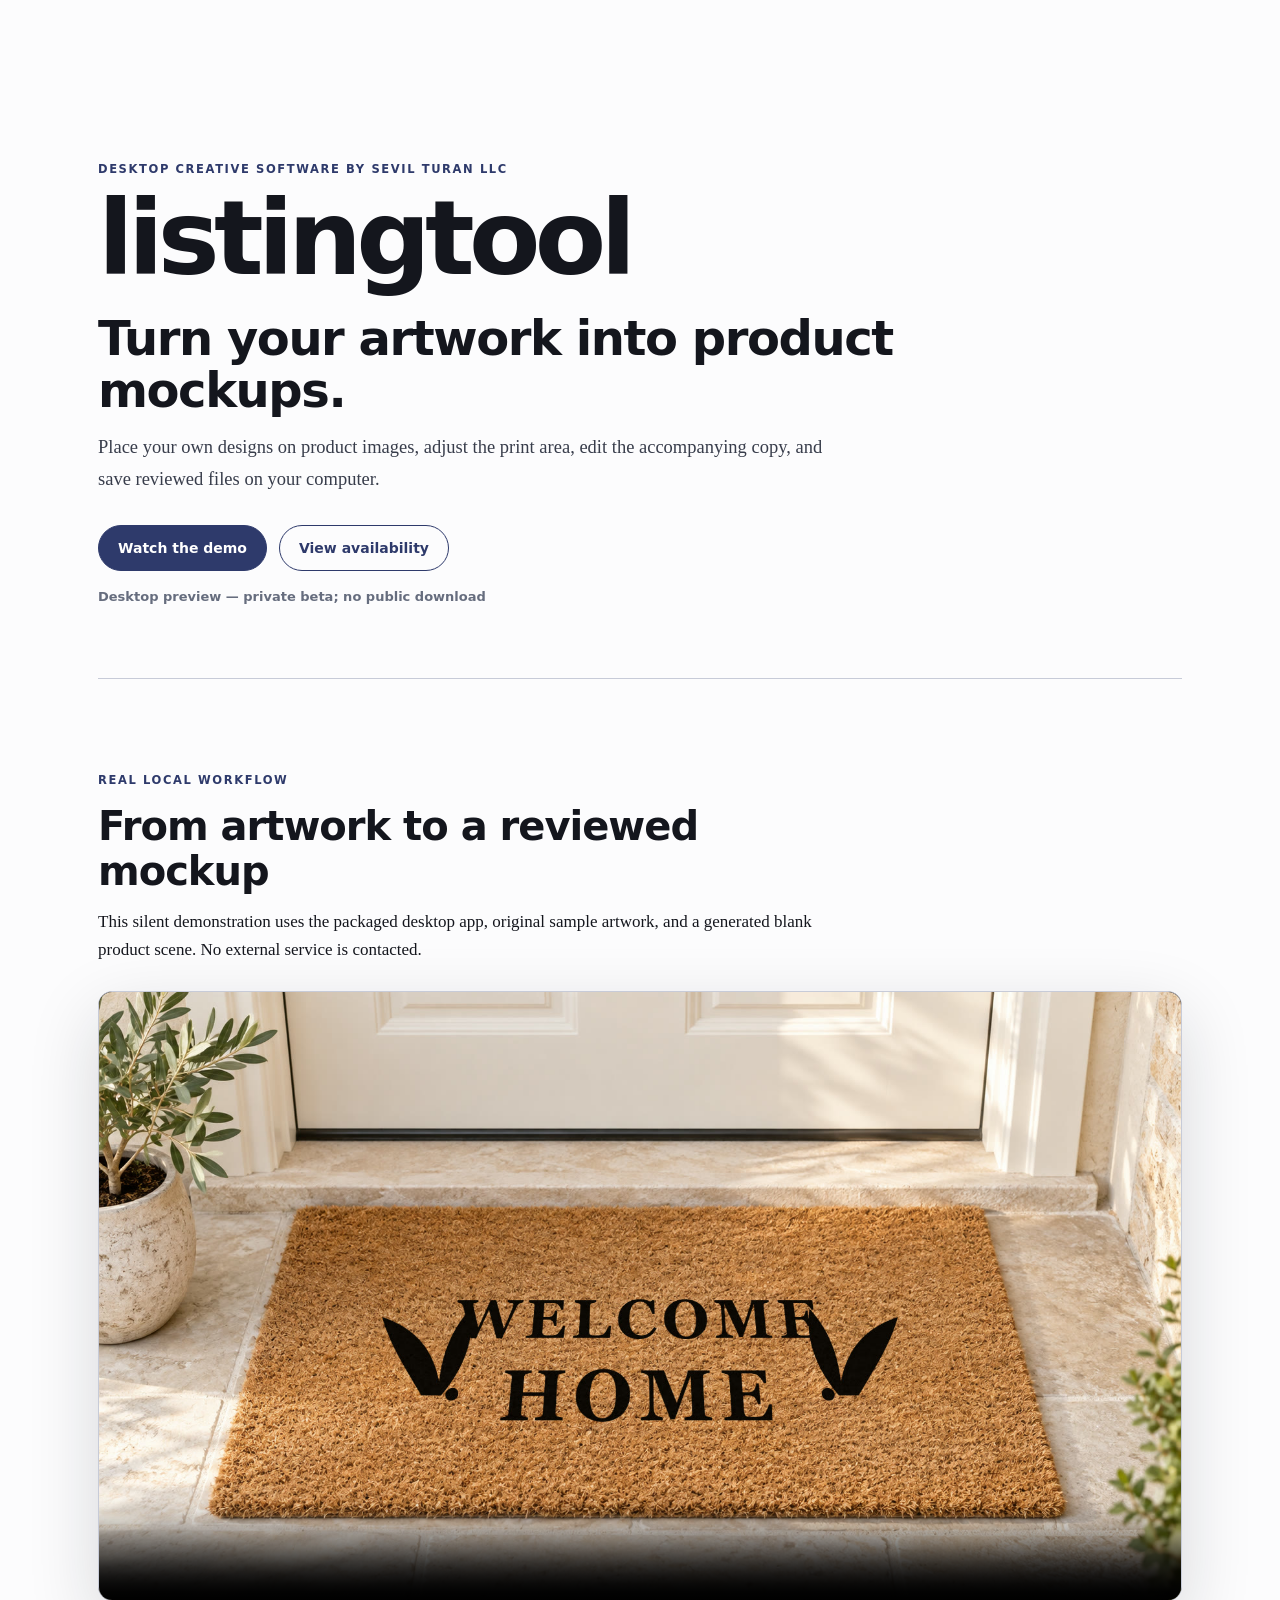
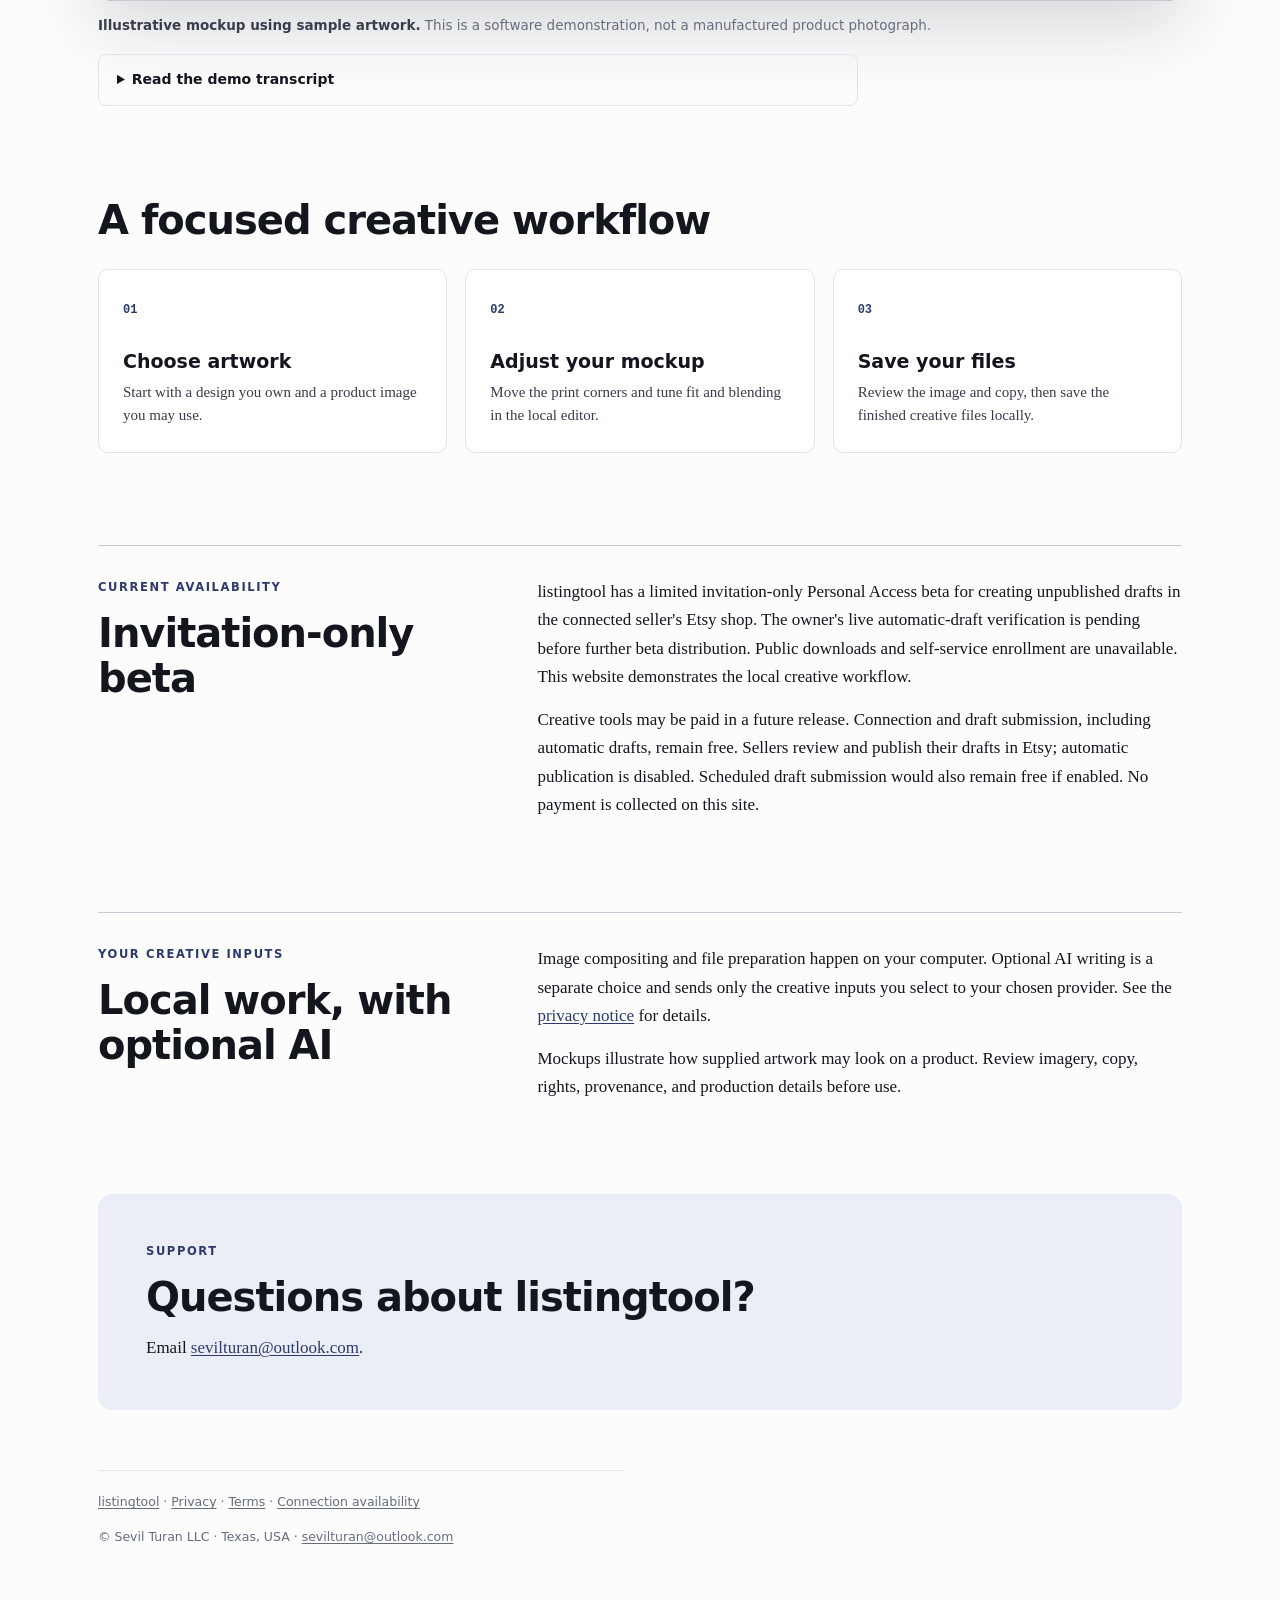
==== commit ece08a2e: "docs: describe the invitation-only automatic draft beta" ====
--- a/index.html
+++ b/index.html
@@ -18,7 +18,7 @@
       <a class="button primary" href="#demo">Watch the demo</a>
       <a class="button secondary" href="#availability">View availability</a>
     </div>
-    <p class="preview-status">Desktop preview — downloads unavailable during review</p>
+    <p class="preview-status">Desktop preview — private beta; no public download</p>
   </header>
 
   <main class="home-main">
@@ -62,11 +62,11 @@
     <section class="info-grid" id="availability" aria-labelledby="availability-title">
       <div>
         <p class="eyebrow">Current availability</p>
-        <h2 id="availability-title">Preview during review</h2>
+        <h2 id="availability-title">Invitation-only beta</h2>
       </div>
       <div>
-        <p>listingtool is undergoing security and product review. Downloads and connected marketplace features are unavailable. This website demonstrates the local creative workflow and does not claim current platform approval.</p>
-        <p>Creative tools may be paid in a future release. Proposed connection and immediate or locally scheduled draft submission would remain free if authorized. No payment is collected on this site.</p>
+        <p>listingtool has a limited invitation-only Personal Access beta for creating unpublished drafts in the connected seller&#39;s Etsy shop. The owner&#39;s live automatic-draft verification is pending before further beta distribution. Public downloads and self-service enrollment are unavailable. This website demonstrates the local creative workflow.</p>
+        <p>Creative tools may be paid in a future release. Connection and draft submission, including automatic drafts, remain free. Sellers review and publish their drafts in Etsy; automatic publication is disabled. Scheduled draft submission would also remain free if enabled. No payment is collected on this site.</p>
       </div>
     </section>
 
